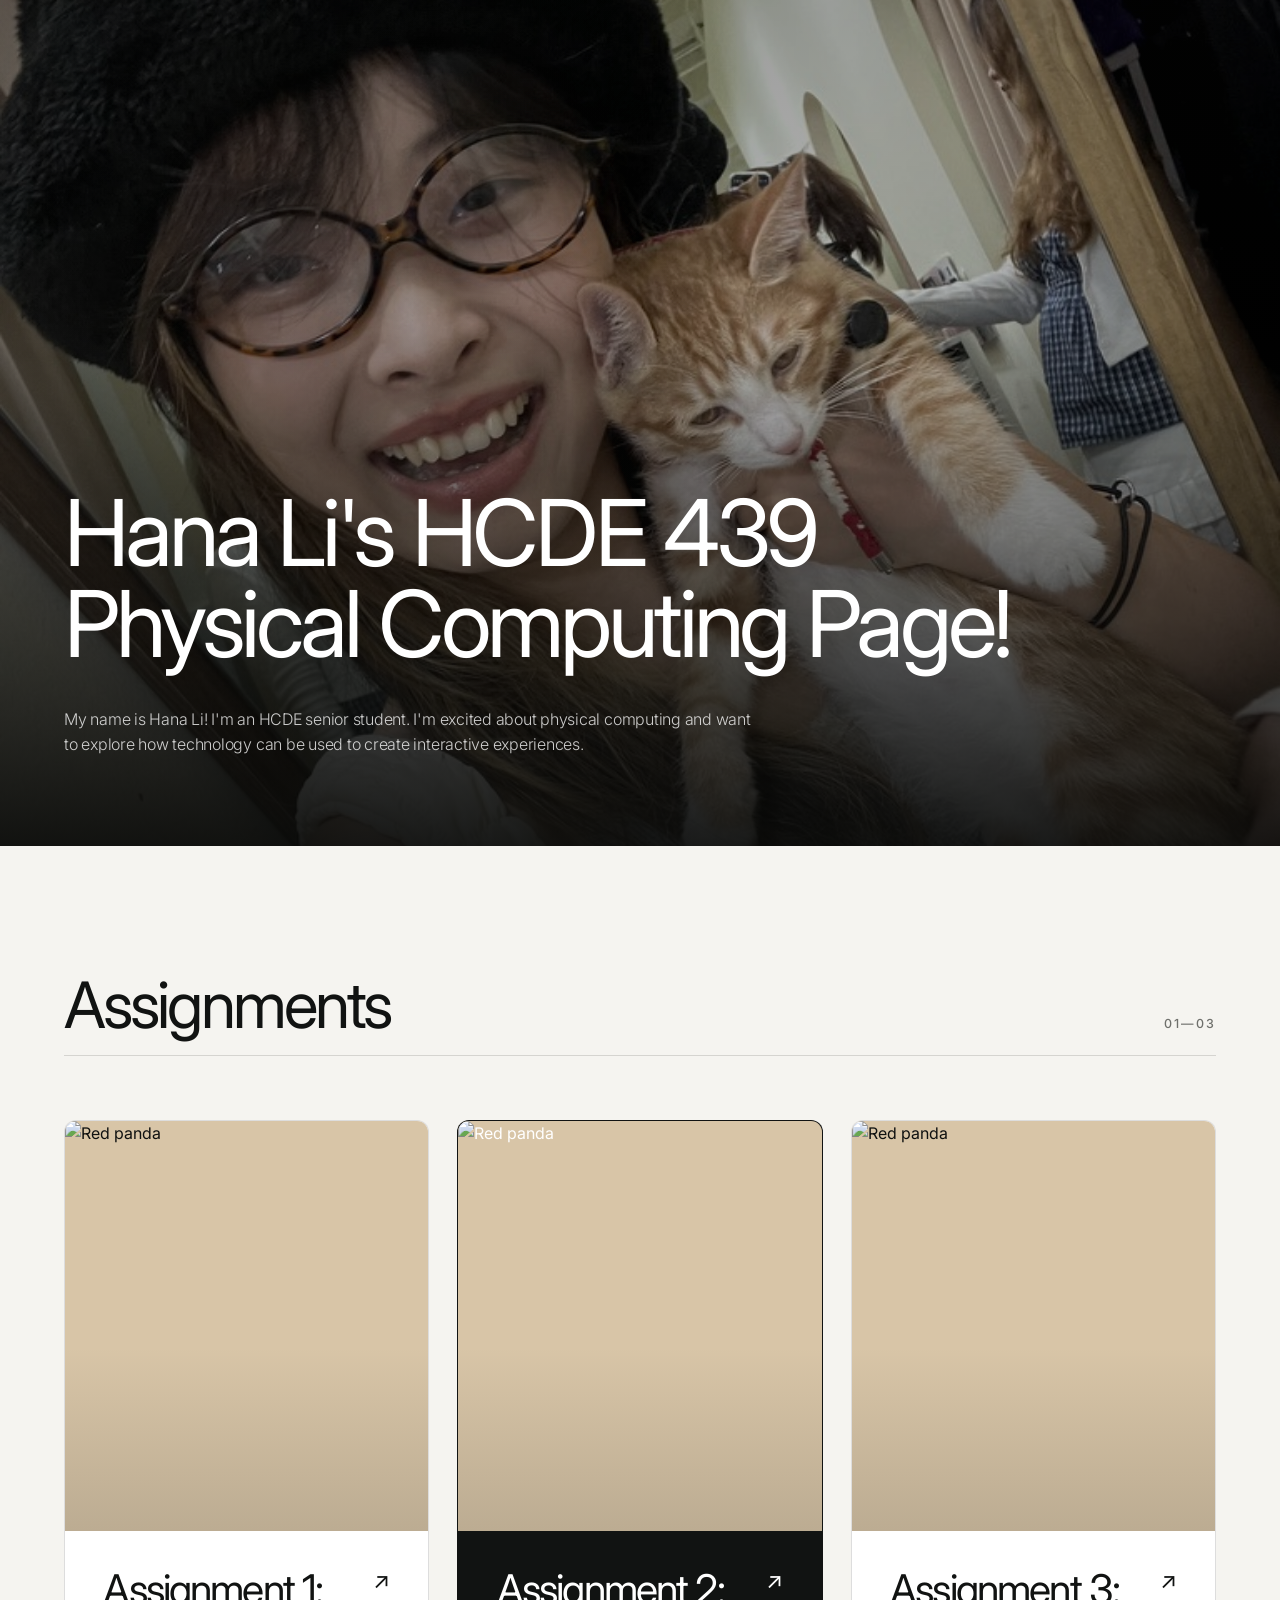
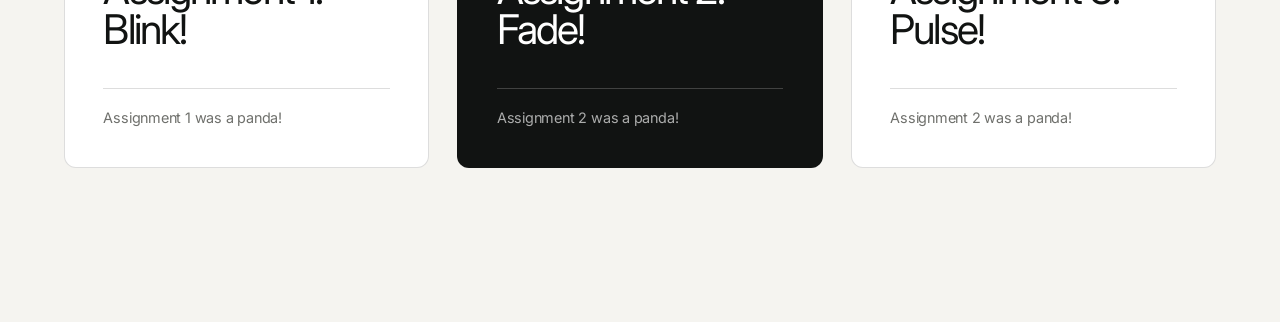
==== docs/index.html @ 691b3318 "change" ====
<!DOCTYPE html>
<html lang="en">
  <head>
    <meta charset="utf-8" />
    <meta name="viewport" content="width=device-width, initial-scale=1.0" />
    <meta name="theme-color" content="#111312" />

    <title>Hana Li's HCDE 439 Physical Computing Page!</title>

    <link href="style.css?v=3" rel="stylesheet" />
  </head>
  <body class="home-page">
    <main>
      <section class="home-hero" aria-labelledby="page-title">
        <img class="home-hero__image" src="profile.jpeg" alt="Portrait of Hana Li" />
        <div class="home-hero__shade" aria-hidden="true"></div>
        <div class="home-hero__content">
          <h1 id="page-title">Hana Li's HCDE 439 Physical Computing Page!</h1>
          <p>
            My name is Hana Li! I'm an HCDE senior student. I'm excited about physical computing and want to explore how technology can be used to create interactive experiences.
          </p>
        </div>
      </section>

      <section class="assignments" aria-labelledby="assignments-title">
        <div class="section-heading">
          <h2 id="assignments-title">Assignments</h2>
          <span aria-hidden="true">01—03</span>
        </div>

        <div class="grid">
          <article class="assignment assignment--primary">
            <a href="a1.html">
              <div class="assignment__media">
                <img src="red-panda.jpg" alt="Red panda" />
              </div>
              <div class="assignment__title">
                <h2>Assignment 1: Blink!</h2>
                <span aria-hidden="true">↗</span>
              </div>
            </a>
            <p>Assignment 1 was a panda!</p>
          </article>

          <article class="assignment assignment--dark">
            <a href="a2.html">
              <div class="assignment__media">
                <img src="red-panda.jpg" alt="Red panda" />
              </div>
              <div class="assignment__title">
                <h2>Assignment 2: Fade!</h2>
                <span aria-hidden="true">↗</span>
              </div>
            </a>
            <p>Assignment 2 was a panda!</p>
          </article>

          <article class="assignment assignment--wide">
            <a href="a3.html">
              <div class="assignment__media">
                <img src="red-panda.jpg" alt="Red panda" />
              </div>
              <div class="assignment__title">
                <h2>Assignment 3: Pulse!</h2>
                <span aria-hidden="true">↗</span>
              </div>
            </a>
            <p>Assignment 2 was a panda!</p>
          </article>
        </div>
      </section>
    </main>
  </body>
</html>
---- docs/style.css ----
@import url("https://fonts.googleapis.com/css2?family=Inter:wght@300;400;500&display=swap");

:root {
  --ink: #111312;
  --paper: #f5f4f0;
  --surface: #ffffff;
  --muted: #6f706c;
  --line: rgba(17, 19, 18, 0.14);
  --line-dark: rgba(255, 255, 255, 0.2);
  --warm: #d8c5a7;
  --content-width: 1440px;
  --page-padding: clamp(20px, 5vw, 84px);
}

*,
*::before,
*::after {
  box-sizing: border-box;
}

html {
  background: var(--paper);
  color: var(--ink);
  font-family: "Inter", Arial, sans-serif;
  scroll-behavior: auto;
}

body {
  min-width: 320px;
  margin: 0;
  background: var(--paper);
  color: var(--ink);
  font-family: inherit;
  font-weight: 400;
  line-height: 1.55;
  -webkit-font-smoothing: antialiased;
  text-rendering: optimizeLegibility;
}

main {
  width: 100%;
}

h1,
h2,
p {
  margin: 0;
}

h1,
h2 {
  font-weight: 400;
  letter-spacing: -0.045em;
  line-height: 0.98;
}

p {
  font-size: clamp(1rem, 1.2vw, 1.125rem);
  letter-spacing: -0.015em;
}

img {
  display: block;
  width: 100%;
  max-width: 100%;
}

a {
  color: inherit;
}

a:focus-visible {
  outline: 2px solid currentColor;
  outline-offset: 5px;
}

/* Home hero */
.home-hero {
  position: relative;
  min-height: min(920px, 94vh);
  overflow: hidden;
  background: var(--ink);
  color: #fff;
}

.home-hero__image,
.home-hero__shade {
  position: absolute;
  inset: 0;
  height: 100%;
}

.home-hero__image {
  object-fit: cover;
  object-position: center 38%;
  filter: saturate(0.72) contrast(1.04) brightness(0.76);
}

.home-hero__shade {
  background:
    linear-gradient(180deg, rgba(8, 9, 8, 0.2) 0%, rgba(8, 9, 8, 0.08) 38%, rgba(8, 9, 8, 0.9) 100%),
    linear-gradient(90deg, rgba(8, 9, 8, 0.36), transparent 58%);
}

.home-hero__content {
  position: absolute;
  z-index: 1;
  right: 0;
  bottom: 0;
  left: 0;
  width: min(100%, var(--content-width));
  margin: 0 auto;
  padding: 0 var(--page-padding) clamp(42px, 7vw, 92px);
}

.home-hero h1 {
  max-width: 1050px;
  font-size: clamp(3.25rem, 7.2vw, 7.5rem);
}

.home-hero p {
  max-width: 690px;
  margin-top: clamp(24px, 3vw, 38px);
  color: rgba(255, 255, 255, 0.78);
  font-weight: 300;
}

/* Assignment index */
.assignments {
  width: min(100%, var(--content-width));
  margin: 0 auto;
  padding: clamp(72px, 10vw, 150px) var(--page-padding) clamp(96px, 12vw, 180px);
}

.section-heading {
  display: flex;
  align-items: baseline;
  justify-content: space-between;
  gap: 24px;
  margin-bottom: clamp(34px, 5vw, 64px);
  padding-bottom: 18px;
  border-bottom: 1px solid var(--line);
}

.section-heading h2 {
  font-size: clamp(2.5rem, 5vw, 5rem);
}

.section-heading span {
  color: var(--muted);
  font-size: 0.78rem;
  font-weight: 500;
  letter-spacing: 0.18em;
}

.grid {
  display: grid;
  grid-template-columns: repeat(3, minmax(0, 1fr));
  gap: clamp(18px, 2.2vw, 32px);
}

.assignment {
  display: flex;
  min-height: 620px;
  flex-direction: column;
  overflow: hidden;
  border: 1px solid var(--line);
  border-radius: 12px;
  background: var(--surface);
}

.assignment--primary {
  grid-column: auto;
}

.assignment--dark {
  grid-column: auto;
  background: var(--ink);
  color: #fff;
  border-color: transparent;
}

.assignment--wide {
  grid-column: auto;
  margin-top: 0;
}

.assignment a {
  display: flex;
  flex: 1;
  flex-direction: column;
  text-decoration: none;
}

.assignment__media {
  position: relative;
  min-height: 410px;
  flex: 1;
  overflow: hidden;
  background: var(--warm);
}

.assignment__media::after {
  position: absolute;
  inset: 0;
  background: linear-gradient(180deg, transparent 55%, rgba(17, 19, 18, 0.14));
  content: "";
}

.assignment__media img {
  height: 100%;
  object-fit: cover;
  filter: saturate(0.72) contrast(1.02);
}

.assignment__title {
  display: flex;
  align-items: flex-start;
  justify-content: space-between;
  gap: 24px;
  padding: clamp(24px, 3vw, 42px);
}

.assignment__title h2 {
  max-width: 520px;
  font-size: clamp(2rem, 3.2vw, 3.75rem);
}

.assignment__title span {
  flex: 0 0 auto;
  font-size: 1.4rem;
  line-height: 1;
}

.assignment p {
  margin: 0 clamp(24px, 3vw, 42px) clamp(26px, 3vw, 42px);
  padding-top: 18px;
  border-top: 1px solid var(--line);
  color: var(--muted);
  font-size: 0.9rem;
}

.assignment--dark p {
  border-color: var(--line-dark);
  color: rgba(255, 255, 255, 0.65);
}

.assignment a:hover .assignment__title,
.assignment a:focus-visible .assignment__title {
  text-decoration: underline;
  text-decoration-thickness: 1px;
  text-underline-offset: 0.16em;
}

/* Assignment detail pages */
.detail-page {
  background: var(--paper);
}

.detail-hero {
  position: relative;
  min-height: 56vh;
  display: flex;
  align-items: flex-end;
  background: var(--ink);
  color: #fff;
  padding: clamp(120px, 17vw, 250px) var(--page-padding) clamp(48px, 7vw, 96px);
}

.detail-hero h1 {
  width: min(100%, calc(var(--content-width) - (2 * var(--page-padding))));
  margin: 0 auto;
  font-size: clamp(3.4rem, 8vw, 8rem);
}

.back-link {
  position: absolute;
  top: clamp(24px, 4vw, 48px);
  left: var(--page-padding);
  display: grid;
  width: 48px;
  height: 48px;
  place-items: center;
  border: 1px solid var(--line-dark);
  border-radius: 50%;
  color: #fff;
  font-size: 1.4rem;
  line-height: 1;
  text-decoration: none;
}

.back-link:hover,
.back-link:focus-visible {
  background: #fff;
  color: var(--ink);
}

.detail-content {
  width: min(100%, var(--content-width));
  display: grid;
  grid-template-columns: minmax(0, 1.6fr) minmax(280px, 0.7fr);
  gap: clamp(24px, 5vw, 80px);
  align-items: stretch;
  margin: 0 auto;
  padding: clamp(64px, 9vw, 130px) var(--page-padding) clamp(100px, 12vw, 180px);
}

.detail-content__media {
  min-height: 540px;
  overflow: hidden;
  border-radius: 12px;
  background: var(--warm);
}

.detail-content__media img {
  height: 100%;
  object-fit: cover;
  filter: saturate(0.74) contrast(1.02);
}

.detail-content__copy {
  display: flex;
  align-items: flex-end;
  padding: clamp(30px, 4vw, 54px);
  border-radius: 12px;
  background: var(--surface);
}

.detail-content__copy p {
  font-size: clamp(1.4rem, 2.3vw, 2.6rem);
  font-weight: 300;
  letter-spacing: -0.04em;
  line-height: 1.12;
}

@media (max-width: 900px) {
  .home-hero {
    min-height: 780px;
  }

  .grid {
    grid-template-columns: 1fr;
  }

  .detail-content {
    grid-template-columns: 1fr;
  }

  .detail-content__media {
    min-height: 460px;
  }

  .detail-content__copy {
    min-height: 280px;
  }
}

@media (max-width: 600px) {
  :root {
    --page-padding: 20px;
  }

  .home-hero {
    min-height: 720px;
  }

  .home-hero__image {
    object-position: 54% center;
  }

  .home-hero h1 {
    font-size: clamp(3rem, 15vw, 4.5rem);
  }

  .section-heading {
    align-items: flex-end;
  }

  .assignment {
    min-height: 520px;
  }

  .assignment__media {
    min-height: 330px;
  }

  .assignment__title {
    padding: 24px;
  }

  .assignment p {
    margin-right: 24px;
    margin-left: 24px;
  }

  .detail-hero {
    min-height: 68vh;
  }

  .detail-content__media {
    min-height: 360px;
  }

  .detail-content__copy {
    min-height: 230px;
    padding: 28px;
  }
}

@media (prefers-reduced-motion: reduce) {
  *,
  *::before,
  *::after {
    scroll-behavior: auto !important;
  }
}
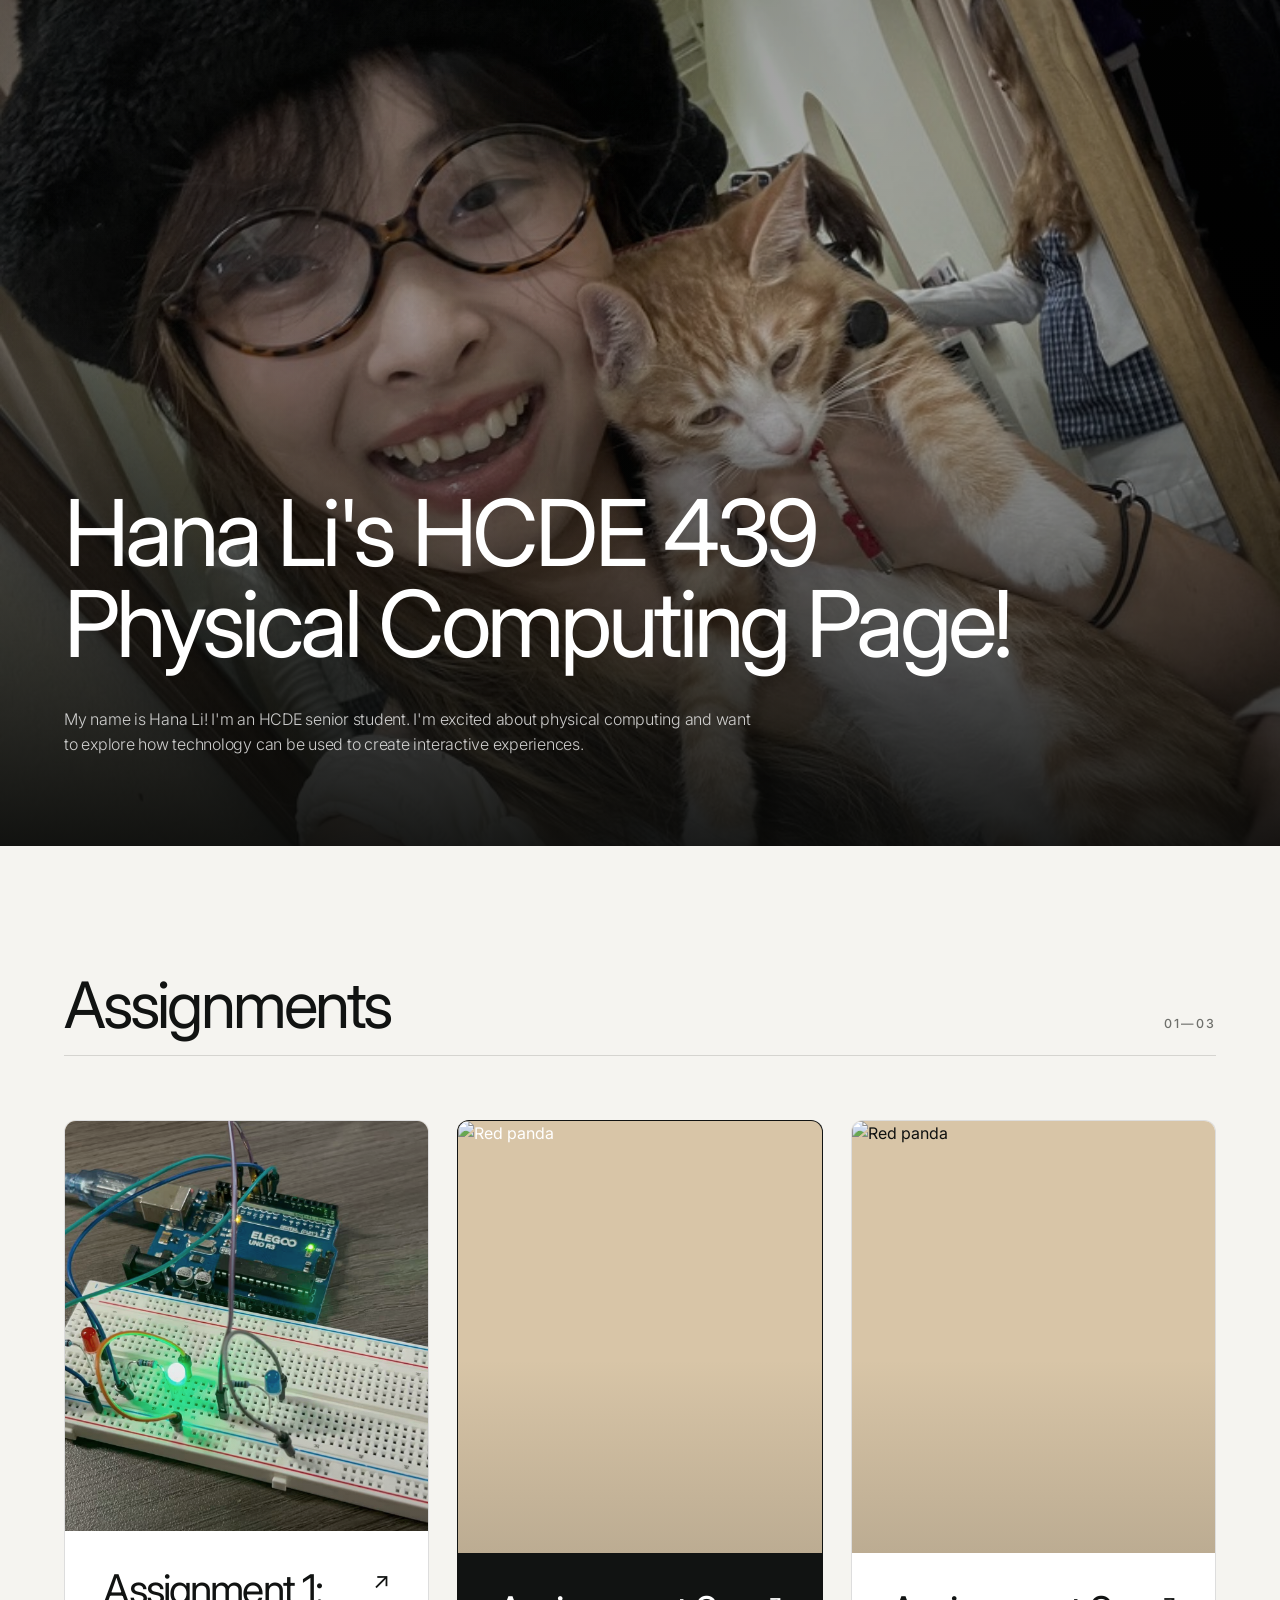
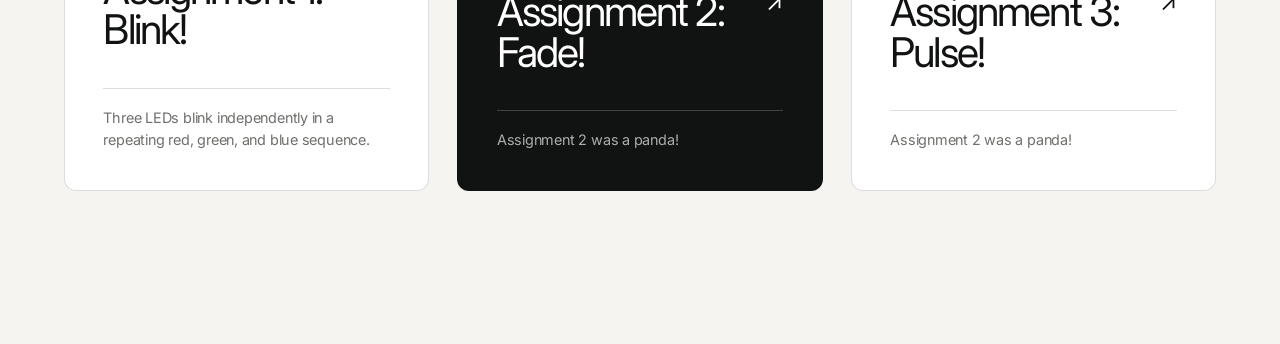
==== commit 8a033136: "update A1" ====
--- a/docs/index.html
+++ b/docs/index.html
@@ -7,7 +7,7 @@
 
     <title>Hana Li's HCDE 439 Physical Computing Page!</title>
 
-    <link href="style.css?v=3" rel="stylesheet" />
+    <link href="style.css?v=4" rel="stylesheet" />
   </head>
   <body class="home-page">
     <main>
@@ -32,14 +32,14 @@
           <article class="assignment assignment--primary">
             <a href="a1.html">
               <div class="assignment__media">
-                <img src="red-panda.jpg" alt="Red panda" />
+                <img src="a1-circuit.jpg" alt="Arduino Uno connected to three LEDs on a breadboard" />
               </div>
               <div class="assignment__title">
                 <h2>Assignment 1: Blink!</h2>
                 <span aria-hidden="true">↗</span>
               </div>
             </a>
-            <p>Assignment 1 was a panda!</p>
+            <p>Three LEDs blink independently in a repeating red, green, and blue sequence.</p>
           </article>
 
           <article class="assignment assignment--dark">
--- a/docs/style.css
+++ b/docs/style.css
@@ -414,3 +414,457 @@
     scroll-behavior: auto !important;
   }
 }
+
+/* Assignment 1 case study */
+.project-hero {
+  position: relative;
+  min-height: 92vh;
+  display: flex;
+  align-items: flex-end;
+  overflow: hidden;
+  padding: clamp(116px, 13vw, 190px) var(--page-padding) clamp(44px, 6vw, 84px);
+  background: var(--ink);
+  color: #fff;
+}
+
+.project-hero__inner,
+.project-overview,
+.project-section,
+.code-section {
+  width: min(100%, var(--content-width));
+  margin: 0 auto;
+}
+
+.project-hero__inner {
+  display: grid;
+  grid-template-columns: minmax(280px, 0.75fr) minmax(0, 1.35fr);
+  gap: clamp(36px, 6vw, 96px);
+  align-items: end;
+}
+
+.eyebrow {
+  color: rgba(255, 255, 255, 0.58);
+  font-size: 0.72rem;
+  font-weight: 500;
+  letter-spacing: 0.18em;
+  text-transform: uppercase;
+}
+
+.eyebrow--dark {
+  color: var(--muted);
+}
+
+.project-hero h1 {
+  margin-top: 22px;
+  font-size: clamp(4.5rem, 11vw, 11rem);
+}
+
+.project-hero__intro {
+  max-width: 510px;
+  margin-top: clamp(28px, 4vw, 48px);
+  color: rgba(255, 255, 255, 0.72);
+  font-size: clamp(1.15rem, 1.7vw, 1.55rem);
+  font-weight: 300;
+  line-height: 1.35;
+}
+
+.project-hero__media {
+  height: min(68vh, 740px);
+  margin: 0;
+  overflow: hidden;
+  border-radius: 12px;
+  background: #252725;
+}
+
+.project-hero__media img {
+  height: 100%;
+  object-fit: cover;
+  filter: saturate(0.82) contrast(1.03) brightness(0.9);
+}
+
+.project-overview {
+  display: grid;
+  grid-template-columns: minmax(260px, 0.85fr) minmax(280px, 1fr);
+  gap: clamp(40px, 7vw, 110px);
+  padding: clamp(90px, 12vw, 170px) var(--page-padding);
+}
+
+.project-overview h2,
+.project-section h2,
+.code-section h2 {
+  margin-top: 18px;
+  font-size: clamp(3rem, 6vw, 6.5rem);
+}
+
+.project-overview__text {
+  align-self: end;
+  max-width: 640px;
+  font-size: clamp(1.35rem, 2.1vw, 2.25rem);
+  font-weight: 300;
+  letter-spacing: -0.035em;
+  line-height: 1.2;
+}
+
+.project-facts {
+  grid-column: 1 / -1;
+  display: grid;
+  grid-template-columns: repeat(3, 1fr);
+  margin: clamp(30px, 6vw, 78px) 0 0;
+  border-top: 1px solid var(--line);
+}
+
+.project-facts div {
+  padding: clamp(28px, 4vw, 48px) clamp(18px, 3vw, 42px) 0 0;
+}
+
+.project-facts div + div {
+  padding-left: clamp(18px, 3vw, 42px);
+  border-left: 1px solid var(--line);
+}
+
+.project-facts dt {
+  font-size: clamp(2.6rem, 5vw, 5.2rem);
+  font-weight: 300;
+  letter-spacing: -0.06em;
+  line-height: 1;
+}
+
+.project-facts dd {
+  max-width: 190px;
+  margin: 14px 0 0;
+  color: var(--muted);
+  font-size: 0.88rem;
+}
+
+.project-section,
+.code-section {
+  padding: clamp(80px, 11vw, 155px) var(--page-padding);
+}
+
+.project-section--paper {
+  background: var(--paper);
+}
+
+.project-section--dark,
+.code-section {
+  max-width: none;
+  background: var(--ink);
+  color: #fff;
+}
+
+.project-section--dark > *,
+.code-section > * {
+  width: min(100%, calc(var(--content-width) - (2 * var(--page-padding))));
+  margin-right: auto;
+  margin-left: auto;
+}
+
+.project-section__heading {
+  display: grid;
+  grid-template-columns: 80px 1fr;
+  gap: clamp(18px, 3vw, 44px);
+  align-items: start;
+  margin-bottom: clamp(46px, 7vw, 96px);
+  padding-top: 20px;
+  border-top: 1px solid var(--line);
+}
+
+.project-section--dark .project-section__heading {
+  border-color: var(--line-dark);
+}
+
+.section-number,
+.question__number {
+  color: var(--muted);
+  font-size: 0.74rem;
+  font-weight: 500;
+  letter-spacing: 0.18em;
+}
+
+.project-section--dark .section-number {
+  color: rgba(255, 255, 255, 0.46);
+}
+
+.media-copy {
+  display: grid;
+  grid-template-columns: minmax(0, 1.45fr) minmax(260px, 0.55fr);
+  gap: clamp(34px, 6vw, 92px);
+  align-items: end;
+}
+
+.media-copy--wide {
+  grid-template-columns: minmax(0, 1.55fr) minmax(290px, 0.65fr);
+}
+
+.media-copy--operation {
+  align-items: center;
+}
+
+.project-figure {
+  margin: 0;
+}
+
+.project-figure img {
+  border-radius: 12px;
+  background: #e9e5d9;
+}
+
+.project-figure figcaption {
+  max-width: 780px;
+  margin-top: 16px;
+  color: var(--muted);
+  font-size: 0.76rem;
+  line-height: 1.55;
+}
+
+.project-figure--dark figcaption {
+  color: rgba(255, 255, 255, 0.48);
+}
+
+.project-figure--gif {
+  max-width: 850px;
+  margin: 0 auto;
+}
+
+.project-figure--gif img {
+  aspect-ratio: 16 / 9;
+  object-fit: cover;
+}
+
+.copy-stack {
+  display: grid;
+  gap: 28px;
+}
+
+.copy-stack > p:first-child {
+  font-size: clamp(1.2rem, 1.8vw, 1.75rem);
+  font-weight: 300;
+  letter-spacing: -0.025em;
+  line-height: 1.35;
+}
+
+.equations {
+  border-top: 1px solid var(--line);
+}
+
+.equations p {
+  display: flex;
+  justify-content: space-between;
+  gap: 20px;
+  padding: 14px 0;
+  border-bottom: 1px solid var(--line);
+  font-size: 0.88rem;
+}
+
+.equations span {
+  color: var(--muted);
+}
+
+.note {
+  color: var(--muted);
+  font-size: 0.88rem;
+}
+
+.connection-list,
+.sequence-list {
+  margin: 0;
+  padding: 0;
+  border-top: 1px solid var(--line-dark);
+  list-style: none;
+}
+
+.connection-list li,
+.sequence-list li {
+  display: grid;
+  grid-template-columns: 72px 1fr;
+  gap: 18px;
+  padding: 17px 0;
+  border-bottom: 1px solid var(--line-dark);
+  color: rgba(255, 255, 255, 0.75);
+  font-size: 0.9rem;
+}
+
+.sequence-list {
+  border-color: var(--line);
+}
+
+.sequence-list li {
+  border-color: var(--line);
+  color: var(--ink);
+}
+
+.connection-list span,
+.sequence-list span {
+  color: rgba(255, 255, 255, 0.46);
+  font-size: 0.72rem;
+  font-weight: 500;
+  letter-spacing: 0.08em;
+}
+
+.sequence-list span {
+  color: var(--muted);
+}
+
+.code-section {
+  display: grid;
+  grid-template-columns: minmax(250px, 0.55fr) minmax(0, 1.45fr);
+  gap: clamp(42px, 7vw, 110px);
+  align-items: start;
+}
+
+.code-section__intro {
+  position: sticky;
+  top: 40px;
+}
+
+.code-section__intro p:last-child {
+  max-width: 390px;
+  margin-top: 30px;
+  color: rgba(255, 255, 255, 0.6);
+  font-size: 0.95rem;
+}
+
+.code-block {
+  overflow-x: auto;
+  margin: 0;
+  padding: clamp(26px, 4vw, 54px);
+  border: 1px solid var(--line-dark);
+  border-radius: 12px;
+  background: #181a19;
+  color: #f4f2eb;
+  font-family: "SFMono-Regular", Consolas, "Liberation Mono", monospace;
+  font-size: clamp(0.72rem, 1vw, 0.9rem);
+  line-height: 1.72;
+  tab-size: 2;
+}
+
+.code-comment {
+  color: #9d9f98;
+}
+
+.questions {
+  padding-bottom: clamp(100px, 14vw, 200px);
+}
+
+.question {
+  display: grid;
+  grid-template-columns: 80px minmax(0, 1fr);
+  gap: clamp(18px, 3vw, 44px);
+  padding: clamp(38px, 6vw, 72px) 0;
+  border-top: 1px solid var(--line);
+}
+
+.question:last-child {
+  border-bottom: 1px solid var(--line);
+}
+
+.question__body {
+  display: grid;
+  grid-template-columns: minmax(260px, 0.75fr) minmax(300px, 1fr);
+  gap: clamp(30px, 6vw, 100px);
+}
+
+.question__body h3 {
+  margin: 0;
+  font-size: clamp(1.6rem, 3vw, 3rem);
+  font-weight: 400;
+  letter-spacing: -0.04em;
+  line-height: 1.08;
+}
+
+.question__body > p {
+  color: var(--muted);
+  font-size: clamp(1rem, 1.35vw, 1.18rem);
+}
+
+.question--graph .question__body {
+  grid-template-columns: minmax(250px, 0.55fr) minmax(0, 1.45fr);
+}
+
+.project-figure--graph {
+  grid-column: 1 / -1;
+  margin-top: 20px;
+}
+
+@media (max-width: 900px) {
+  .project-hero {
+    min-height: auto;
+  }
+
+  .project-hero__inner,
+  .project-overview,
+  .media-copy,
+  .media-copy--wide,
+  .code-section,
+  .question__body,
+  .question--graph .question__body {
+    grid-template-columns: 1fr;
+  }
+
+  .project-hero__media {
+    height: min(66vw, 560px);
+  }
+
+  .project-overview__text {
+    align-self: auto;
+  }
+
+  .code-section__intro {
+    position: static;
+  }
+
+  .project-figure--graph {
+    grid-column: auto;
+  }
+}
+
+@media (max-width: 600px) {
+  .project-hero {
+    padding-top: 108px;
+  }
+
+  .project-hero h1 {
+    font-size: clamp(4.5rem, 25vw, 7rem);
+  }
+
+  .project-hero__media {
+    height: 58vw;
+    min-height: 260px;
+  }
+
+  .project-overview,
+  .project-section,
+  .code-section {
+    padding-right: var(--page-padding);
+    padding-left: var(--page-padding);
+  }
+
+  .project-facts {
+    grid-template-columns: 1fr;
+  }
+
+  .project-facts div + div {
+    padding-left: 0;
+    border-top: 1px solid var(--line);
+    border-left: 0;
+  }
+
+  .project-section__heading,
+  .question {
+    grid-template-columns: 48px 1fr;
+  }
+
+  .project-section h2,
+  .code-section h2,
+  .project-overview h2 {
+    font-size: clamp(2.8rem, 15vw, 4.5rem);
+  }
+
+  .question__body {
+    grid-column: 1 / -1;
+  }
+
+  .equations p {
+    display: grid;
+  }
+}
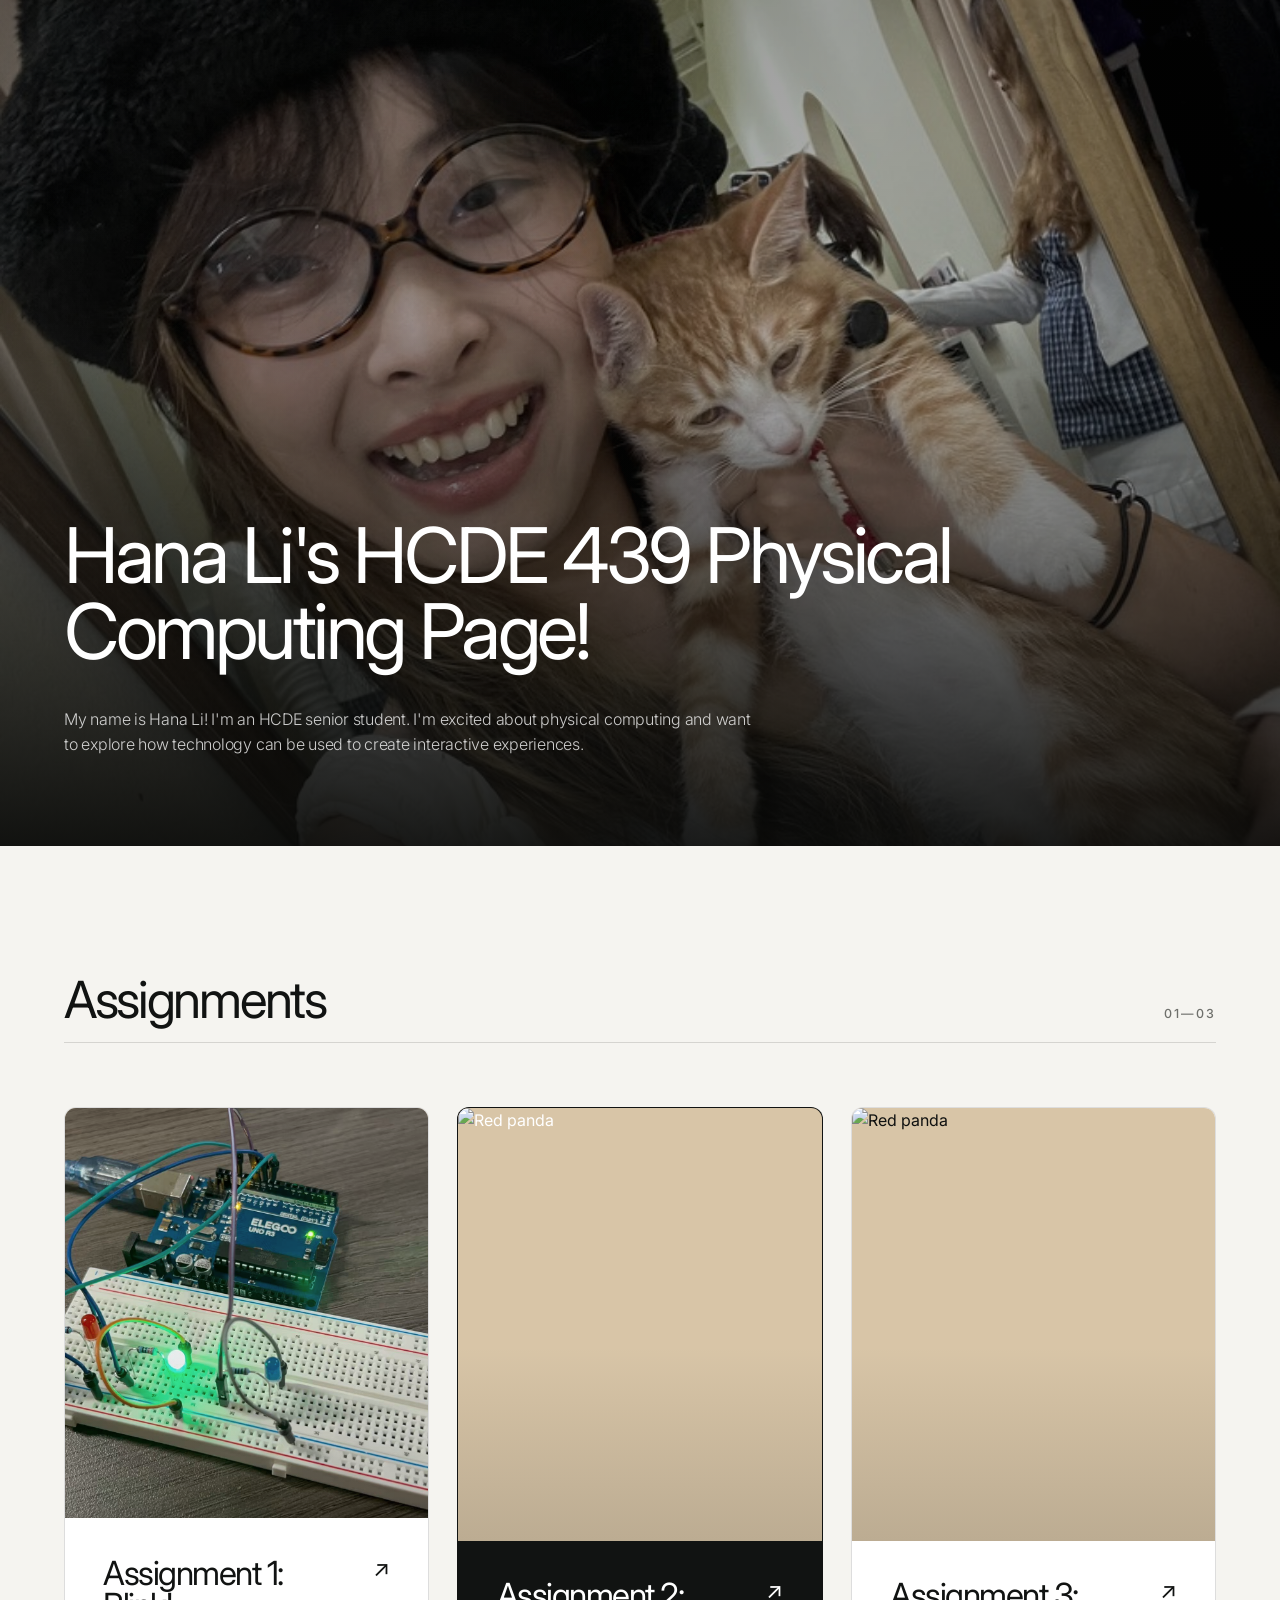
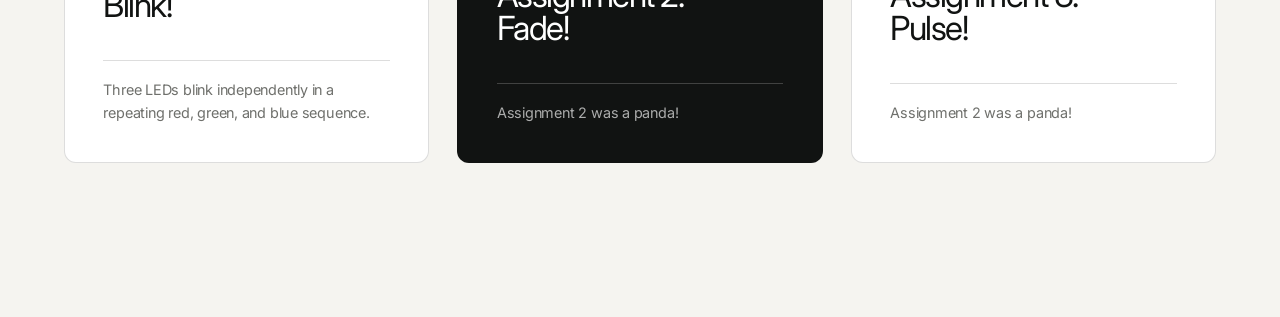
==== commit 15ae0c45: "Update stylesheet version and refine CSS styles for better responsiveness" ====
--- a/docs/index.html
+++ b/docs/index.html
@@ -7,7 +7,7 @@
 
     <title>Hana Li's HCDE 439 Physical Computing Page!</title>
 
-    <link href="style.css?v=4" rel="stylesheet" />
+    <link href="style.css?v=5" rel="stylesheet" />
   </head>
   <body class="home-page">
     <main>
--- a/docs/style.css
+++ b/docs/style.css
@@ -115,7 +115,7 @@
 
 .home-hero h1 {
   max-width: 1050px;
-  font-size: clamp(3.25rem, 7.2vw, 7.5rem);
+  font-size: clamp(3rem, 6vw, 6rem);
 }
 
 .home-hero p {
@@ -143,7 +143,7 @@
 }
 
 .section-heading h2 {
-  font-size: clamp(2.5rem, 5vw, 5rem);
+  font-size: clamp(2.3rem, 4vw, 4rem);
 }
 
 .section-heading span {
@@ -223,7 +223,7 @@
 
 .assignment__title h2 {
   max-width: 520px;
-  font-size: clamp(2rem, 3.2vw, 3.75rem);
+  font-size: clamp(1.8rem, 2.6vw, 3rem);
 }
 
 .assignment__title span {
@@ -270,7 +270,7 @@
 .detail-hero h1 {
   width: min(100%, calc(var(--content-width) - (2 * var(--page-padding))));
   margin: 0 auto;
-  font-size: clamp(3.4rem, 8vw, 8rem);
+  font-size: clamp(3rem, 6.5vw, 6.5rem);
 }
 
 .back-link {
@@ -369,7 +369,7 @@
   }
 
   .home-hero h1 {
-    font-size: clamp(3rem, 15vw, 4.5rem);
+    font-size: clamp(2.8rem, 13vw, 4rem);
   }
 
   .section-heading {
@@ -418,11 +418,11 @@
 /* Assignment 1 case study */
 .project-hero {
   position: relative;
-  min-height: 92vh;
+  min-height: 78vh;
   display: flex;
   align-items: flex-end;
   overflow: hidden;
-  padding: clamp(116px, 13vw, 190px) var(--page-padding) clamp(44px, 6vw, 84px);
+  padding: clamp(106px, 11vw, 150px) var(--page-padding) clamp(40px, 5vw, 64px);
   background: var(--ink);
   color: #fff;
 }
@@ -456,20 +456,20 @@
 
 .project-hero h1 {
   margin-top: 22px;
-  font-size: clamp(4.5rem, 11vw, 11rem);
+  font-size: clamp(3.8rem, 8vw, 8rem);
 }
 
 .project-hero__intro {
   max-width: 510px;
   margin-top: clamp(28px, 4vw, 48px);
   color: rgba(255, 255, 255, 0.72);
-  font-size: clamp(1.15rem, 1.7vw, 1.55rem);
+  font-size: clamp(1.05rem, 1.4vw, 1.35rem);
   font-weight: 300;
   line-height: 1.35;
 }
 
 .project-hero__media {
-  height: min(68vh, 740px);
+  height: min(58vh, 620px);
   margin: 0;
   overflow: hidden;
   border-radius: 12px;
@@ -486,20 +486,20 @@
   display: grid;
   grid-template-columns: minmax(260px, 0.85fr) minmax(280px, 1fr);
   gap: clamp(40px, 7vw, 110px);
-  padding: clamp(90px, 12vw, 170px) var(--page-padding);
+  padding: clamp(72px, 9vw, 120px) var(--page-padding);
 }
 
 .project-overview h2,
 .project-section h2,
 .code-section h2 {
   margin-top: 18px;
-  font-size: clamp(3rem, 6vw, 6.5rem);
+  font-size: clamp(2.4rem, 4.2vw, 4.5rem);
 }
 
 .project-overview__text {
   align-self: end;
   max-width: 640px;
-  font-size: clamp(1.35rem, 2.1vw, 2.25rem);
+  font-size: clamp(1.15rem, 1.7vw, 1.65rem);
   font-weight: 300;
   letter-spacing: -0.035em;
   line-height: 1.2;
@@ -523,7 +523,7 @@
 }
 
 .project-facts dt {
-  font-size: clamp(2.6rem, 5vw, 5.2rem);
+  font-size: clamp(2.2rem, 4vw, 3.8rem);
   font-weight: 300;
   letter-spacing: -0.06em;
   line-height: 1;
@@ -538,7 +538,7 @@
 
 .project-section,
 .code-section {
-  padding: clamp(80px, 11vw, 155px) var(--page-padding);
+  padding: clamp(64px, 8vw, 110px) var(--page-padding);
 }
 
 .project-section--paper {
@@ -564,7 +564,7 @@
   grid-template-columns: 80px 1fr;
   gap: clamp(18px, 3vw, 44px);
   align-items: start;
-  margin-bottom: clamp(46px, 7vw, 96px);
+  margin-bottom: clamp(40px, 5vw, 70px);
   padding-top: 20px;
   border-top: 1px solid var(--line);
 }
@@ -766,7 +766,7 @@
 
 .question__body h3 {
   margin: 0;
-  font-size: clamp(1.6rem, 3vw, 3rem);
+  font-size: clamp(1.5rem, 2.4vw, 2.35rem);
   font-weight: 400;
   letter-spacing: -0.04em;
   line-height: 1.08;
@@ -824,7 +824,7 @@
   }
 
   .project-hero h1 {
-    font-size: clamp(4.5rem, 25vw, 7rem);
+    font-size: clamp(3.8rem, 18vw, 5.2rem);
   }
 
   .project-hero__media {
@@ -857,7 +857,7 @@
   .project-section h2,
   .code-section h2,
   .project-overview h2 {
-    font-size: clamp(2.8rem, 15vw, 4.5rem);
+    font-size: clamp(2.3rem, 11vw, 3.4rem);
   }
 
   .question__body {
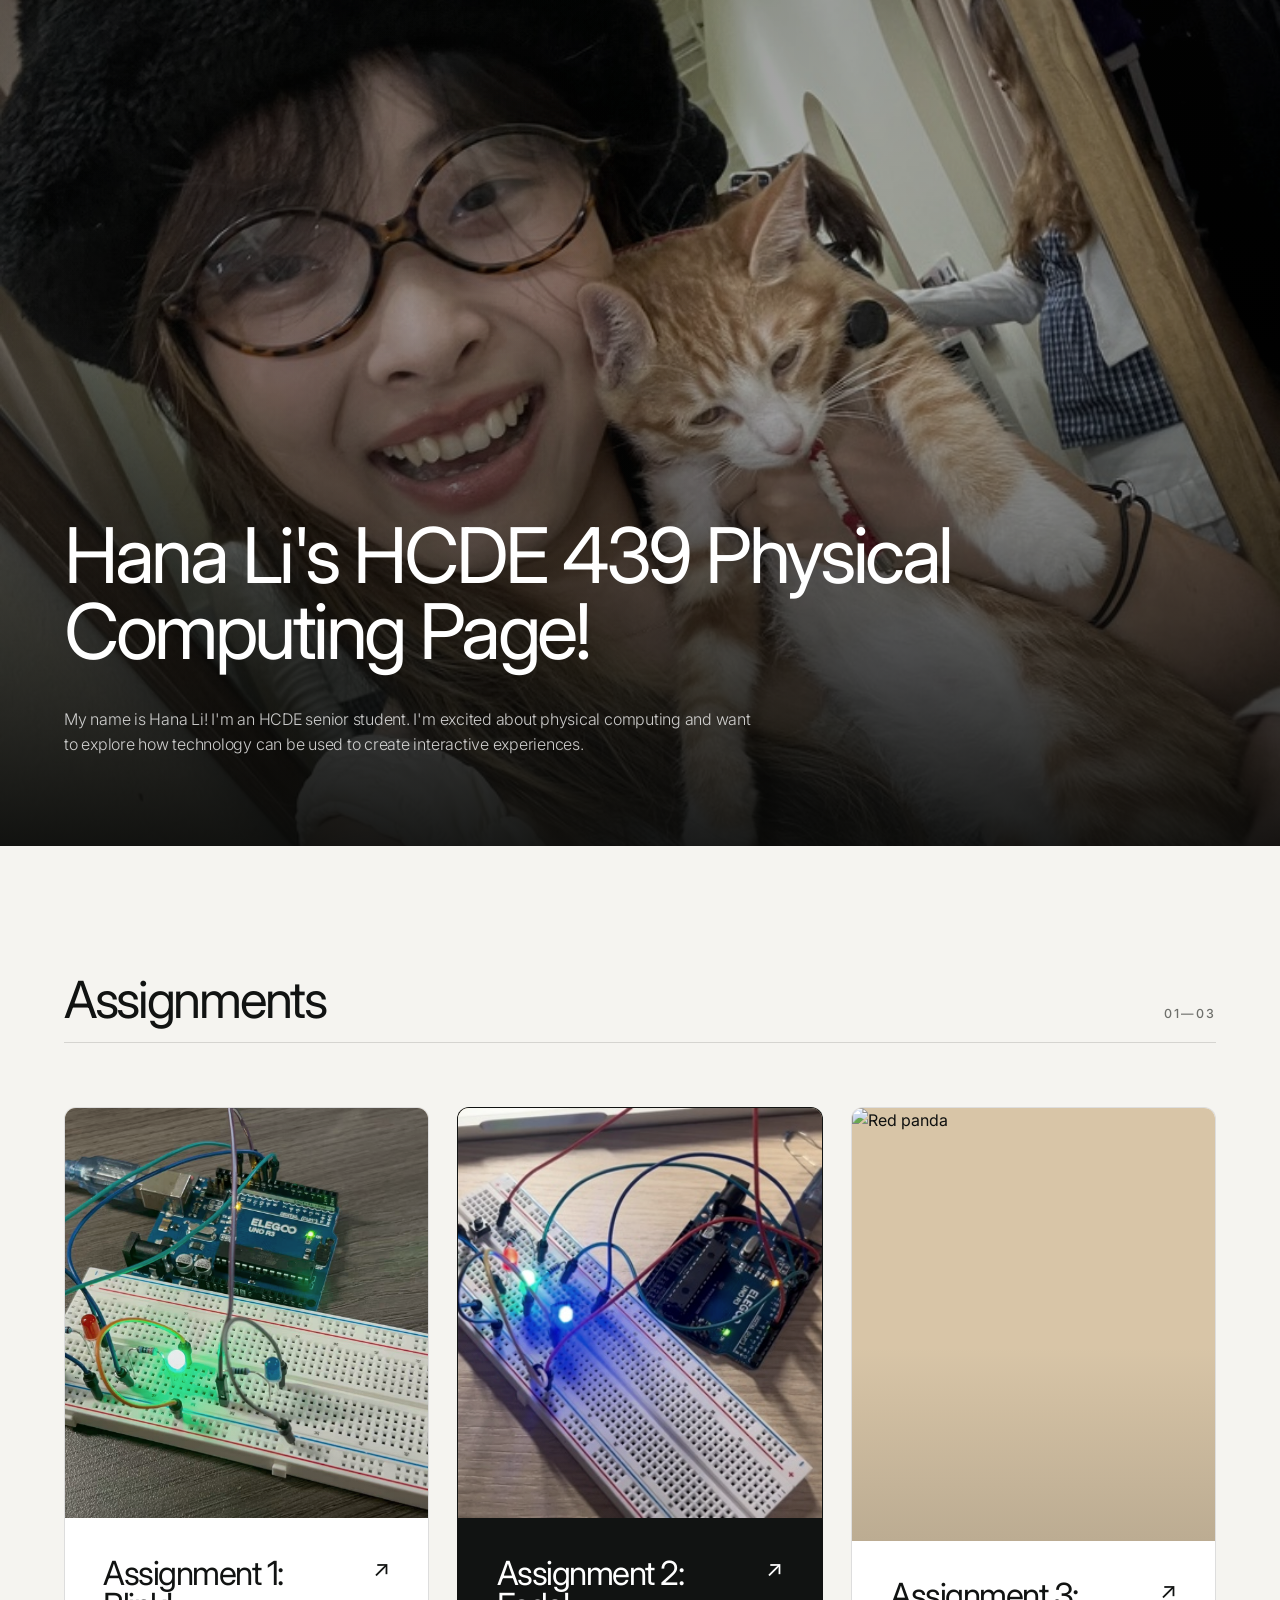
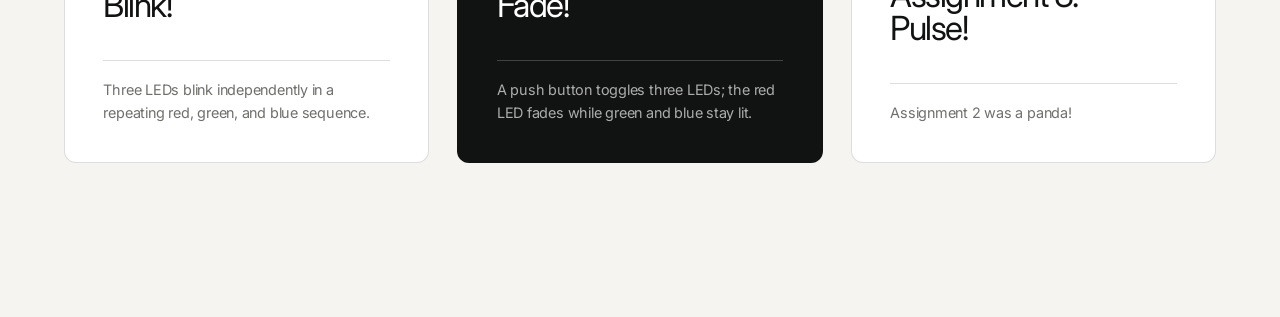
==== commit 2631235b: "fade" ====
--- a/docs/index.html
+++ b/docs/index.html
@@ -45,14 +45,14 @@
           <article class="assignment assignment--dark">
             <a href="a2.html">
               <div class="assignment__media">
-                <img src="red-panda.jpg" alt="Red panda" />
+                <img src="assets/current-attachment.jpeg" alt="Arduino circuit with a button and three colored LEDs" />
               </div>
               <div class="assignment__title">
                 <h2>Assignment 2: Fade!</h2>
                 <span aria-hidden="true">↗</span>
               </div>
             </a>
-            <p>Assignment 2 was a panda!</p>
+            <p>A push button toggles three LEDs; the red LED fades while green and blue stay lit.</p>
           </article>
 
           <article class="assignment assignment--wide">
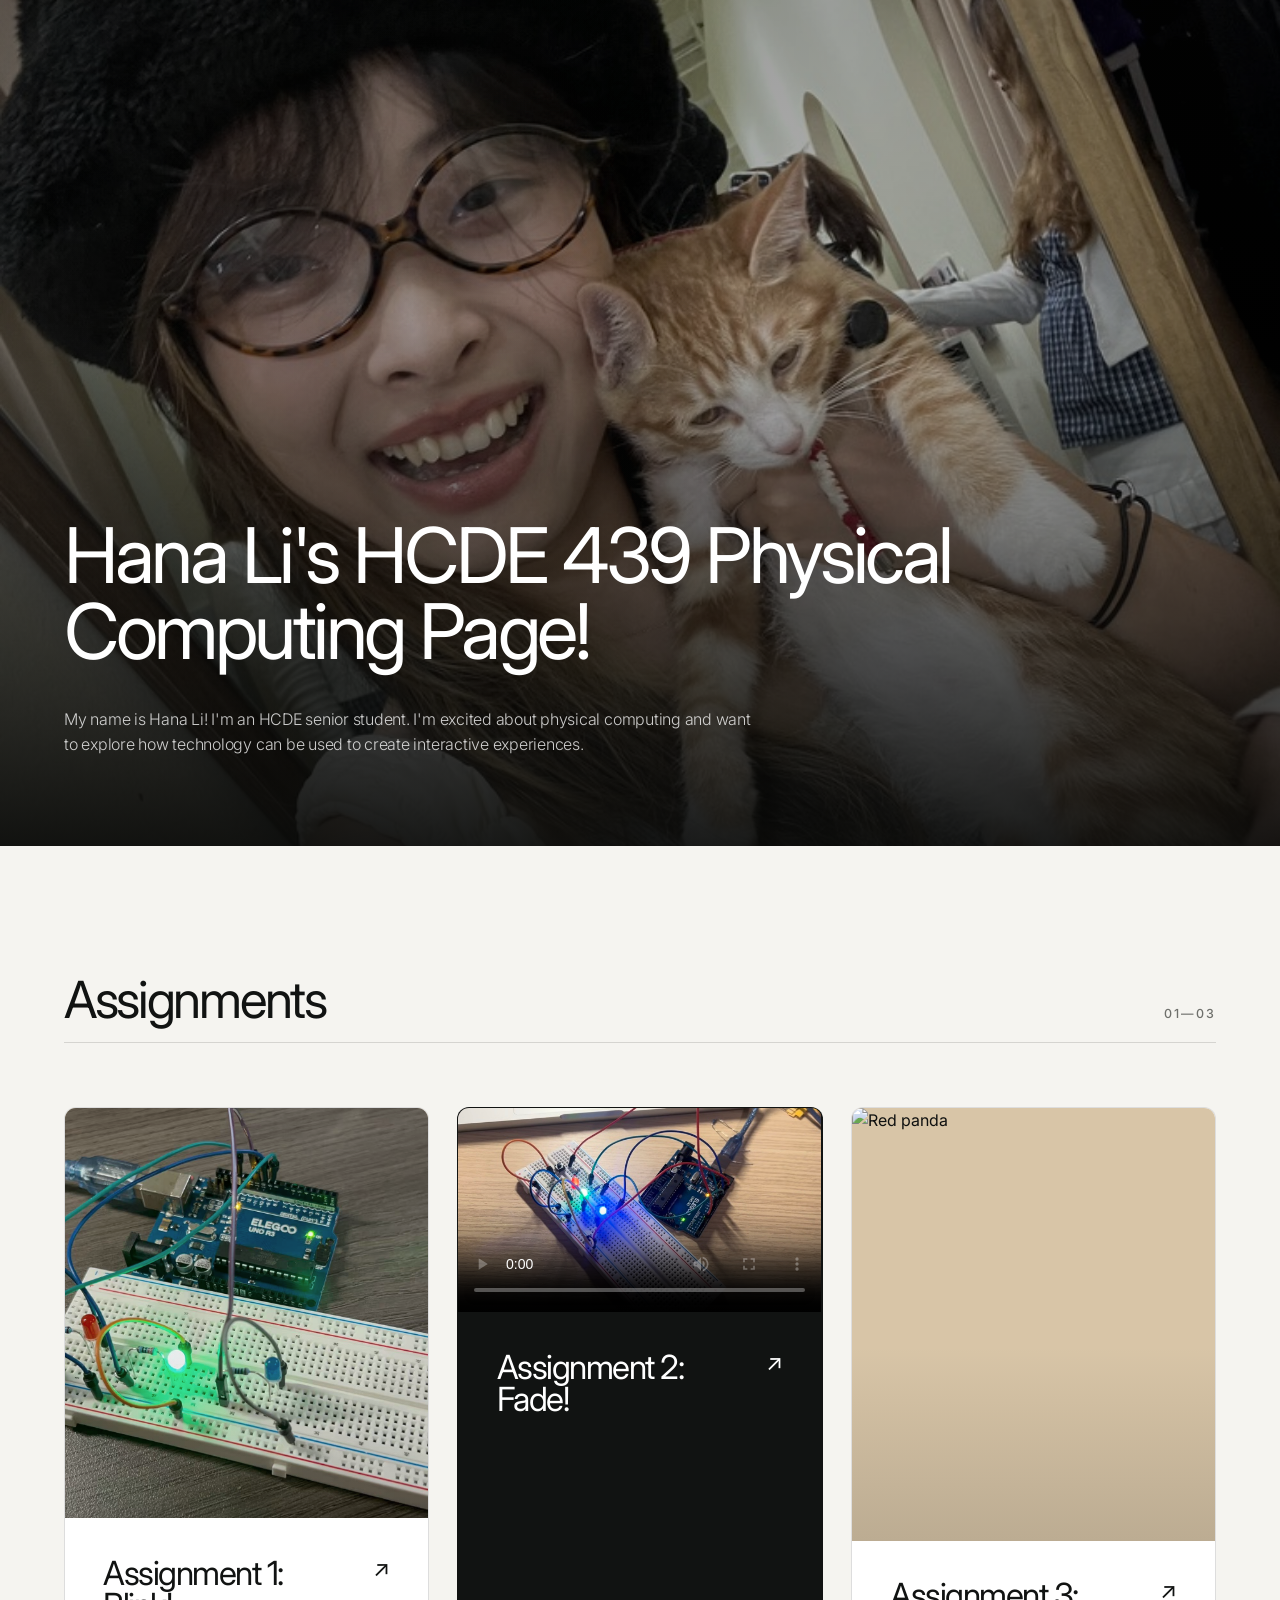
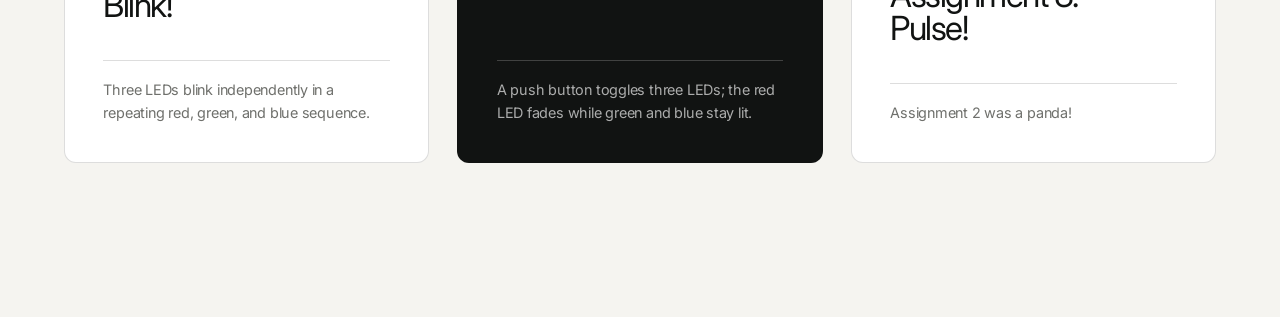
==== commit d5850fb7: "2" ====
--- a/docs/index.html
+++ b/docs/index.html
@@ -7,7 +7,7 @@
 
     <title>Hana Li's HCDE 439 Physical Computing Page!</title>
 
-    <link href="style.css?v=5" rel="stylesheet" />
+    <link href="style.css?v=7" rel="stylesheet" />
   </head>
   <body class="home-page">
     <main>
@@ -43,10 +43,13 @@
           </article>
 
           <article class="assignment assignment--dark">
+            <div class="assignment__media assignment__media--video">
+              <video controls playsinline preload="metadata" poster="assets/current-attachment.jpeg" aria-label="Assignment 2 button-controlled LED fade demonstration">
+                <source src="assets/a2-demo.mp4" type="video/mp4" />
+                Your browser does not support video playback. <a href="assets/a2-demo.mp4">Download the demonstration video</a>.
+              </video>
+            </div>
             <a href="a2.html">
-              <div class="assignment__media">
-                <img src="assets/current-attachment.jpeg" alt="Arduino circuit with a button and three colored LEDs" />
-              </div>
               <div class="assignment__title">
                 <h2>Assignment 2: Fade!</h2>
                 <span aria-hidden="true">↗</span>
--- a/docs/style.css
+++ b/docs/style.css
@@ -868,3 +868,22 @@
     display: grid;
   }
 }
+
+/* Keep playback controls accessible within the A2 homepage card. */
+.assignment__media--video {
+  flex: none;
+  min-height: 0;
+  aspect-ratio: 16 / 9;
+  background: #111312;
+}
+
+.assignment__media--video::after {
+  display: none;
+}
+
+.assignment__media--video video {
+  display: block;
+  width: 100%;
+  height: 100%;
+  object-fit: contain;
+}
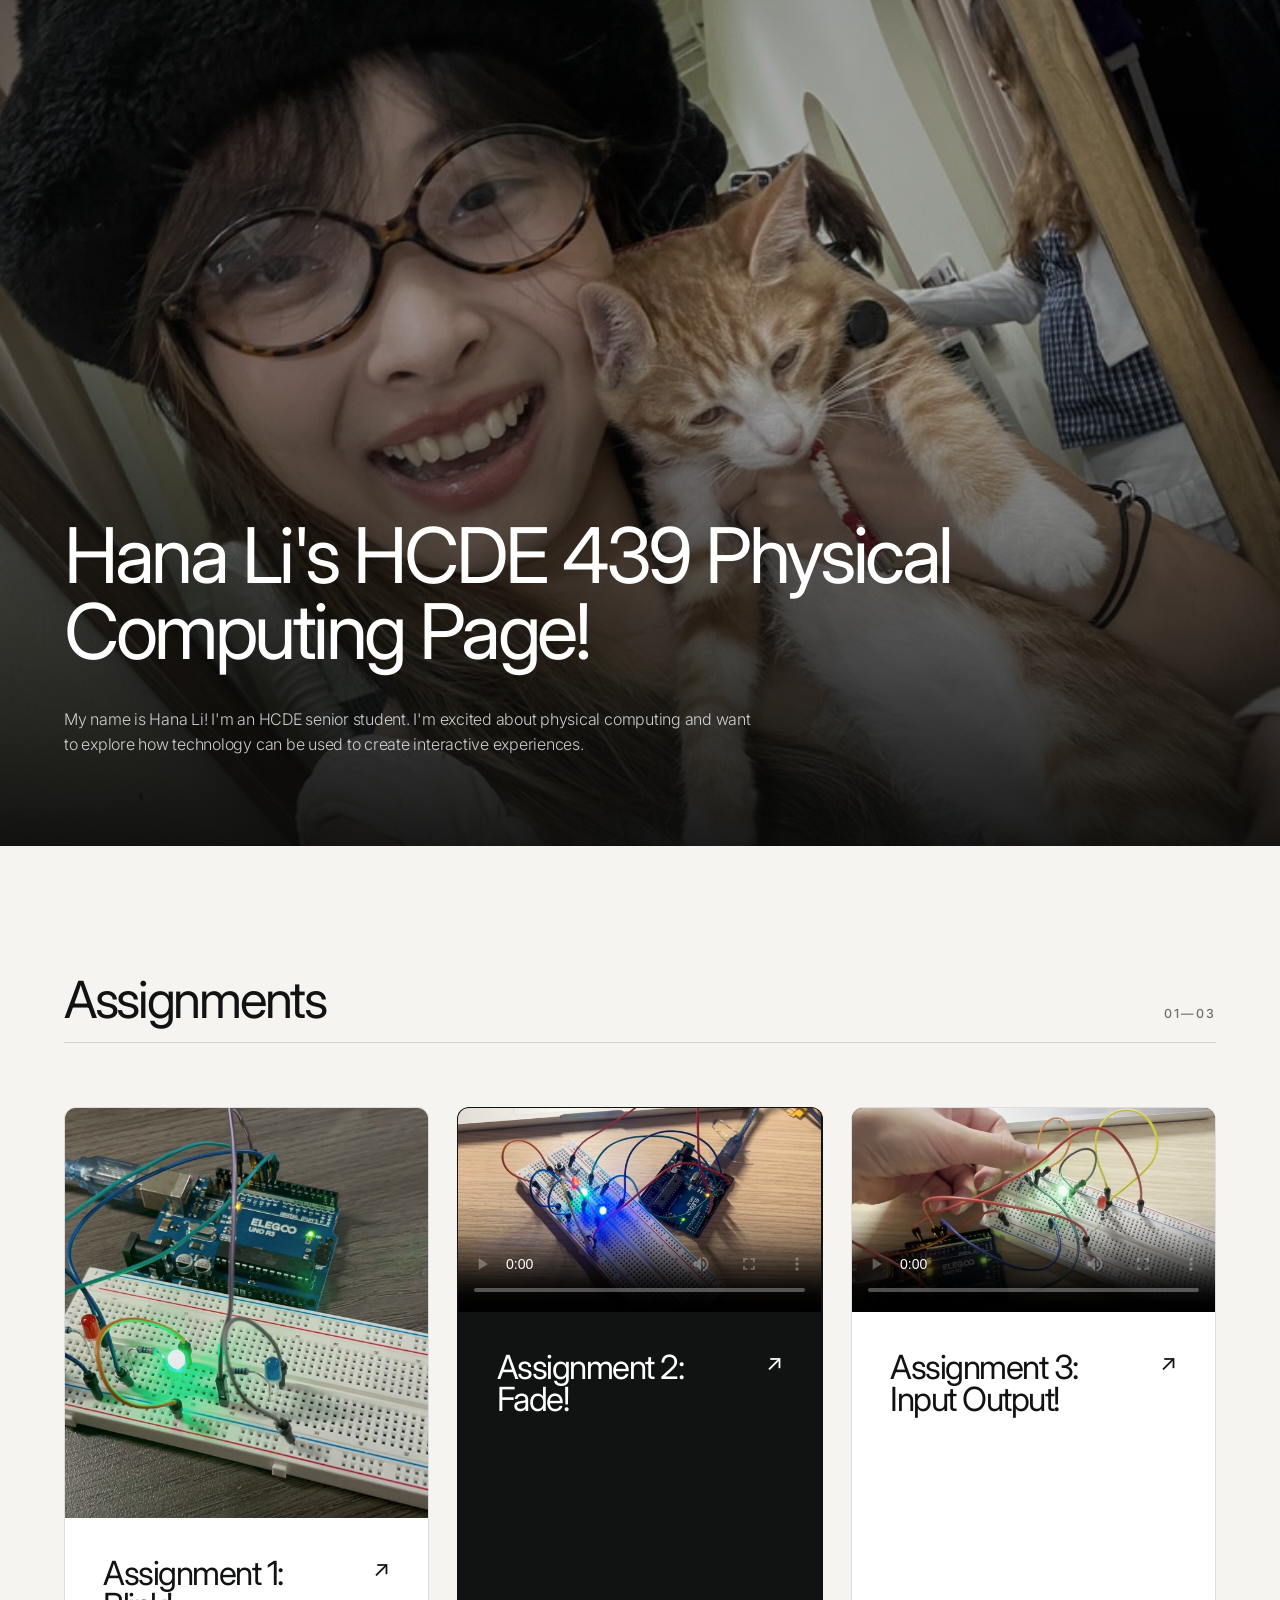
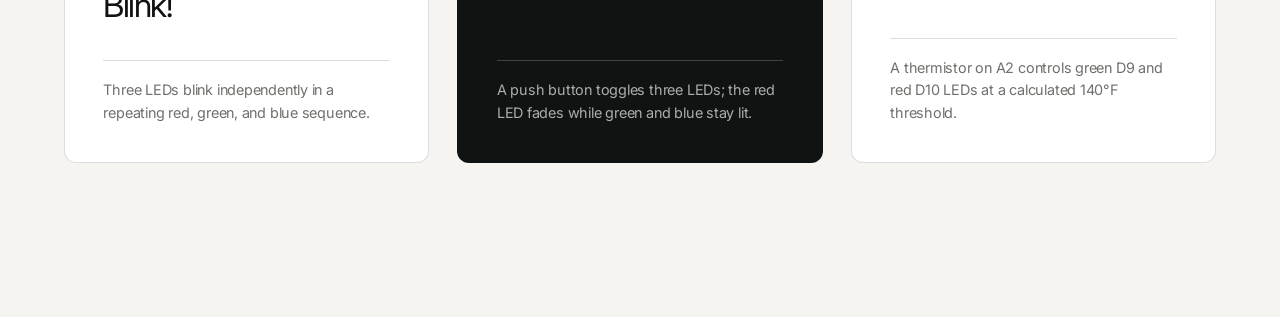
==== commit 1cc55481: "1" ====
--- a/docs/index.html
+++ b/docs/index.html
@@ -59,16 +59,19 @@
           </article>
 
           <article class="assignment assignment--wide">
+            <div class="assignment__media assignment__media--video">
+              <video controls playsinline preload="metadata" poster="assets/a3-poster.jpg" aria-label="Assignment 3 sensor-controlled green and red LED demonstration">
+                <source src="assets/a3-demo.mp4" type="video/mp4" />
+                Your browser does not support video playback. <a href="assets/a3-demo.mp4">Download the demonstration video</a>.
+              </video>
+            </div>
             <a href="a3.html">
-              <div class="assignment__media">
-                <img src="red-panda.jpg" alt="Red panda" />
-              </div>
               <div class="assignment__title">
-                <h2>Assignment 3: Pulse!</h2>
+                <h2>Assignment 3: Input Output!</h2>
                 <span aria-hidden="true">↗</span>
               </div>
             </a>
-            <p>Assignment 2 was a panda!</p>
+            <p>A thermistor on A2 controls green D9 and red D10 LEDs at a calculated 140°F threshold.</p>
           </article>
         </div>
       </section>
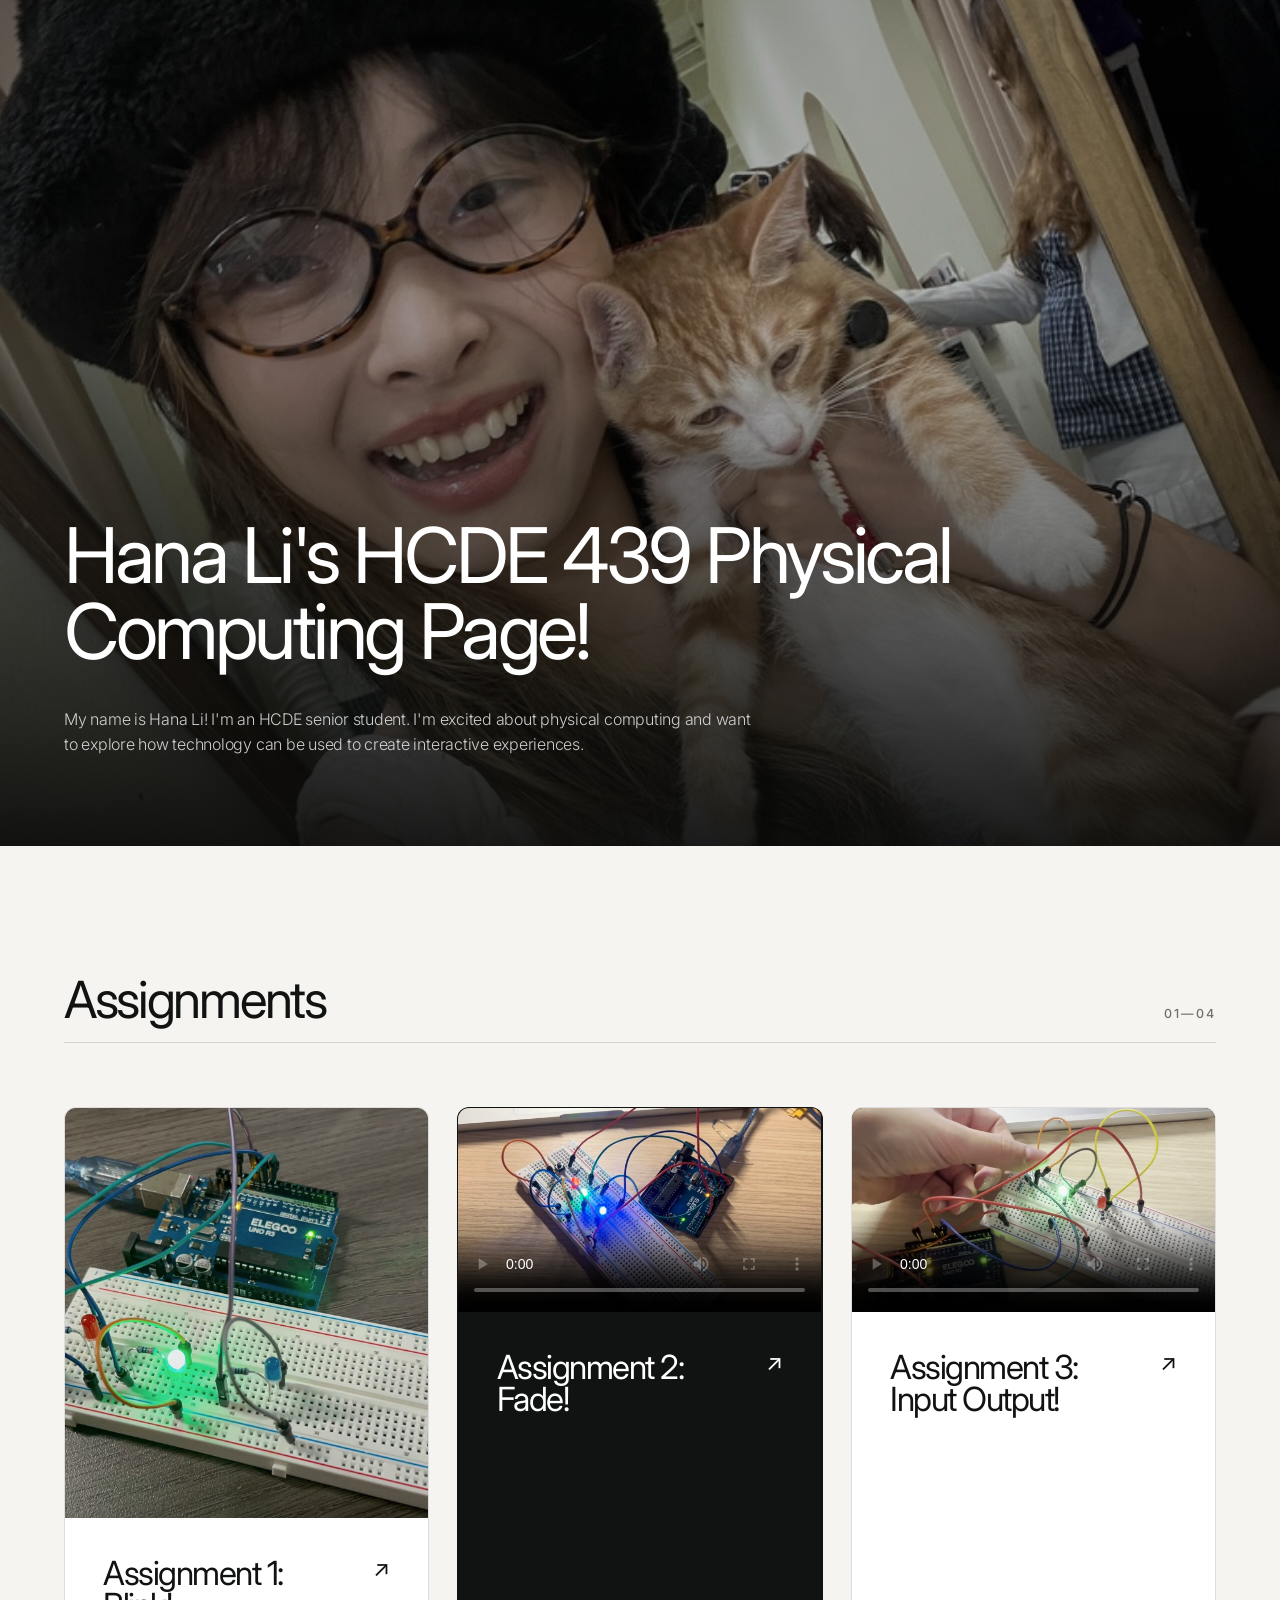
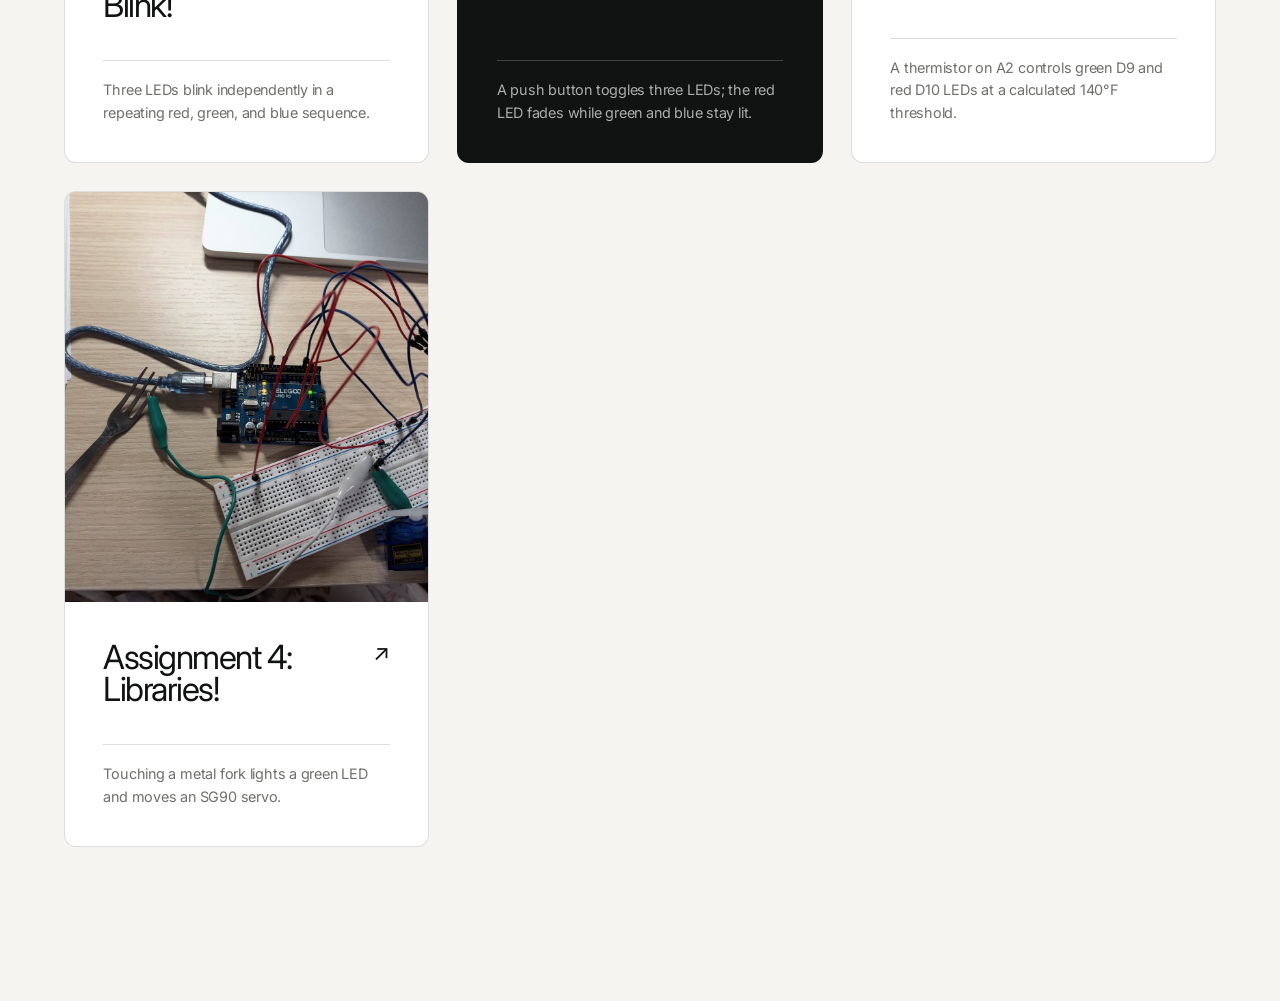
==== commit 2ec689b6: "1" ====
--- a/docs/index.html
+++ b/docs/index.html
@@ -25,7 +25,7 @@
       <section class="assignments" aria-labelledby="assignments-title">
         <div class="section-heading">
           <h2 id="assignments-title">Assignments</h2>
-          <span aria-hidden="true">01—03</span>
+          <span aria-hidden="true">01—04</span>
         </div>
 
         <div class="grid">
@@ -73,6 +73,19 @@
             </a>
             <p>A thermistor on A2 controls green D9 and red D10 LEDs at a calculated 140°F threshold.</p>
           </article>
+
+          <article class="assignment">
+            <a href="a4.html">
+              <div class="assignment__media">
+                <img src="assets/a4-circuit.jpg" alt="Metal fork touch sensor, green LED, and micro servo connected to an Arduino Uno" loading="lazy" />
+              </div>
+              <div class="assignment__title">
+                <h2>Assignment 4: Libraries!</h2>
+                <span aria-hidden="true">↗</span>
+              </div>
+            </a>
+            <p>Touching a metal fork lights a green LED and moves an SG90 servo.</p>
+          </article>
         </div>
       </section>
     </main>
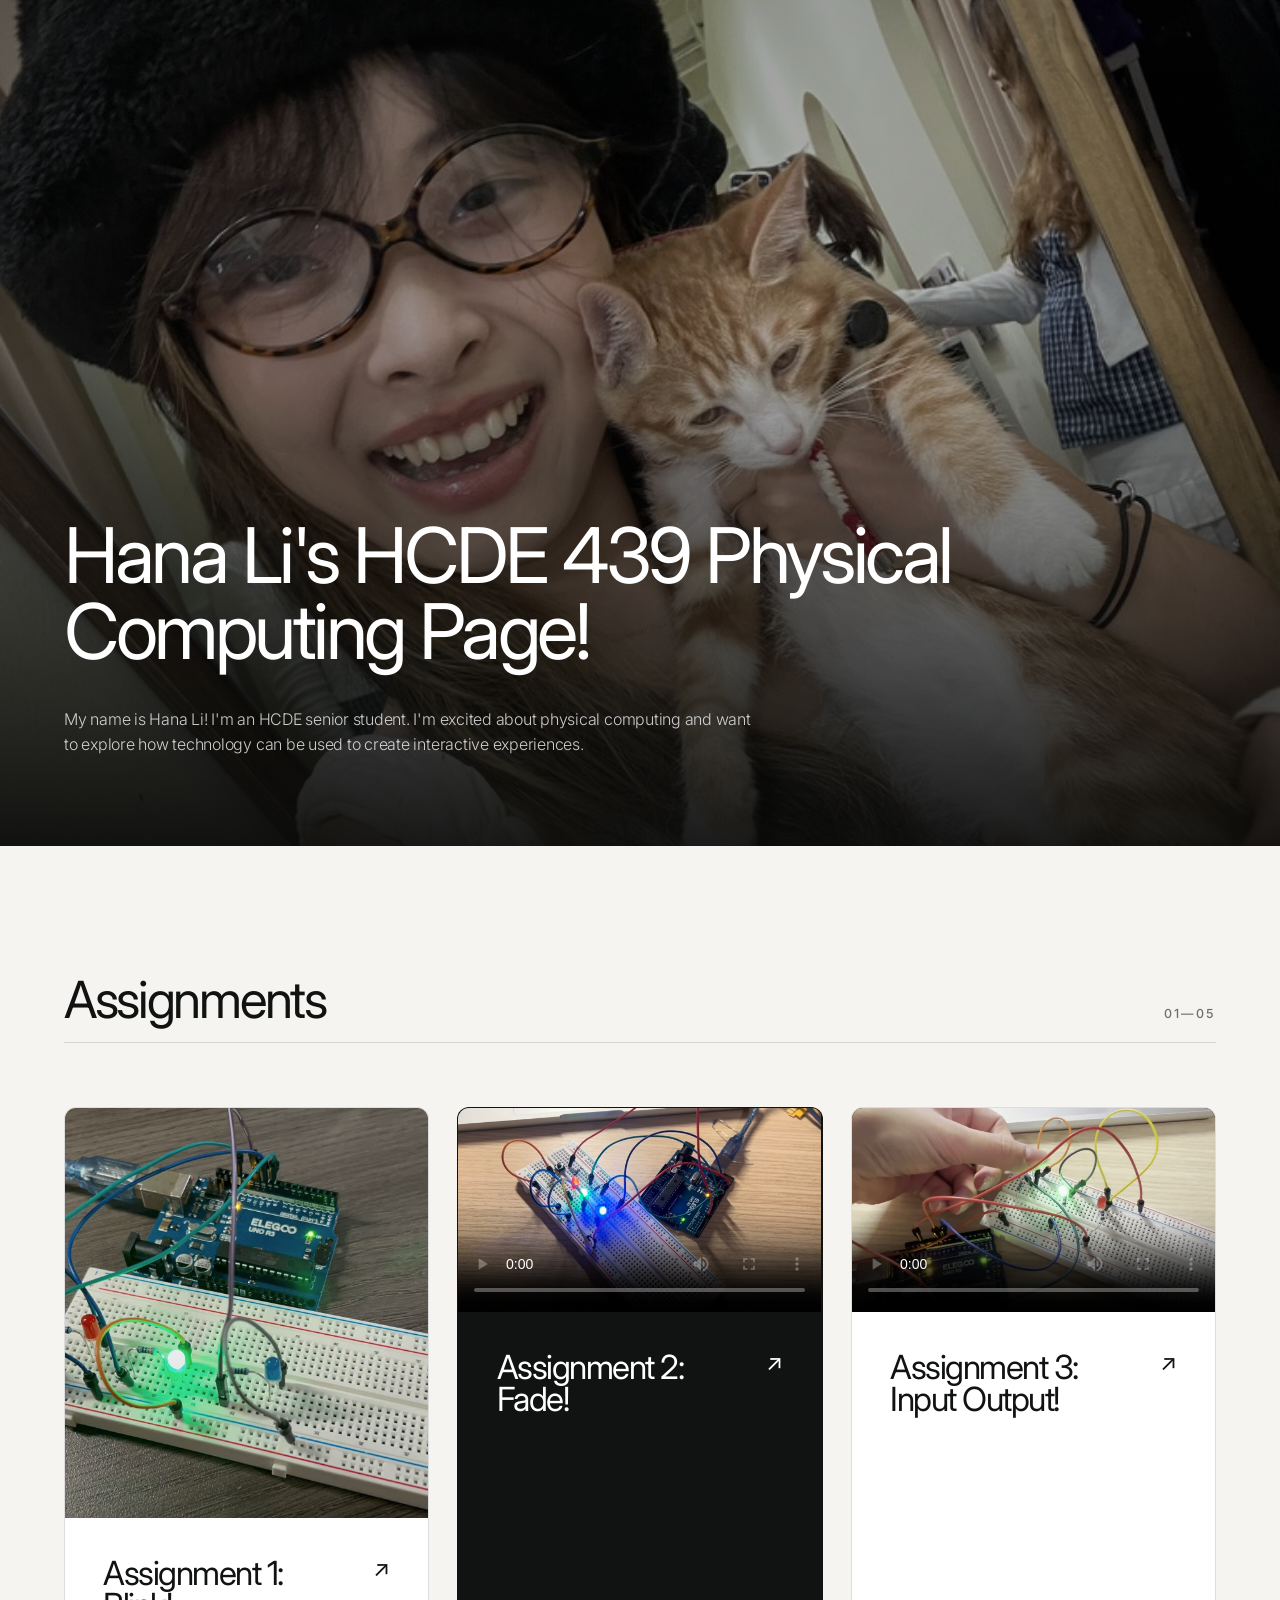
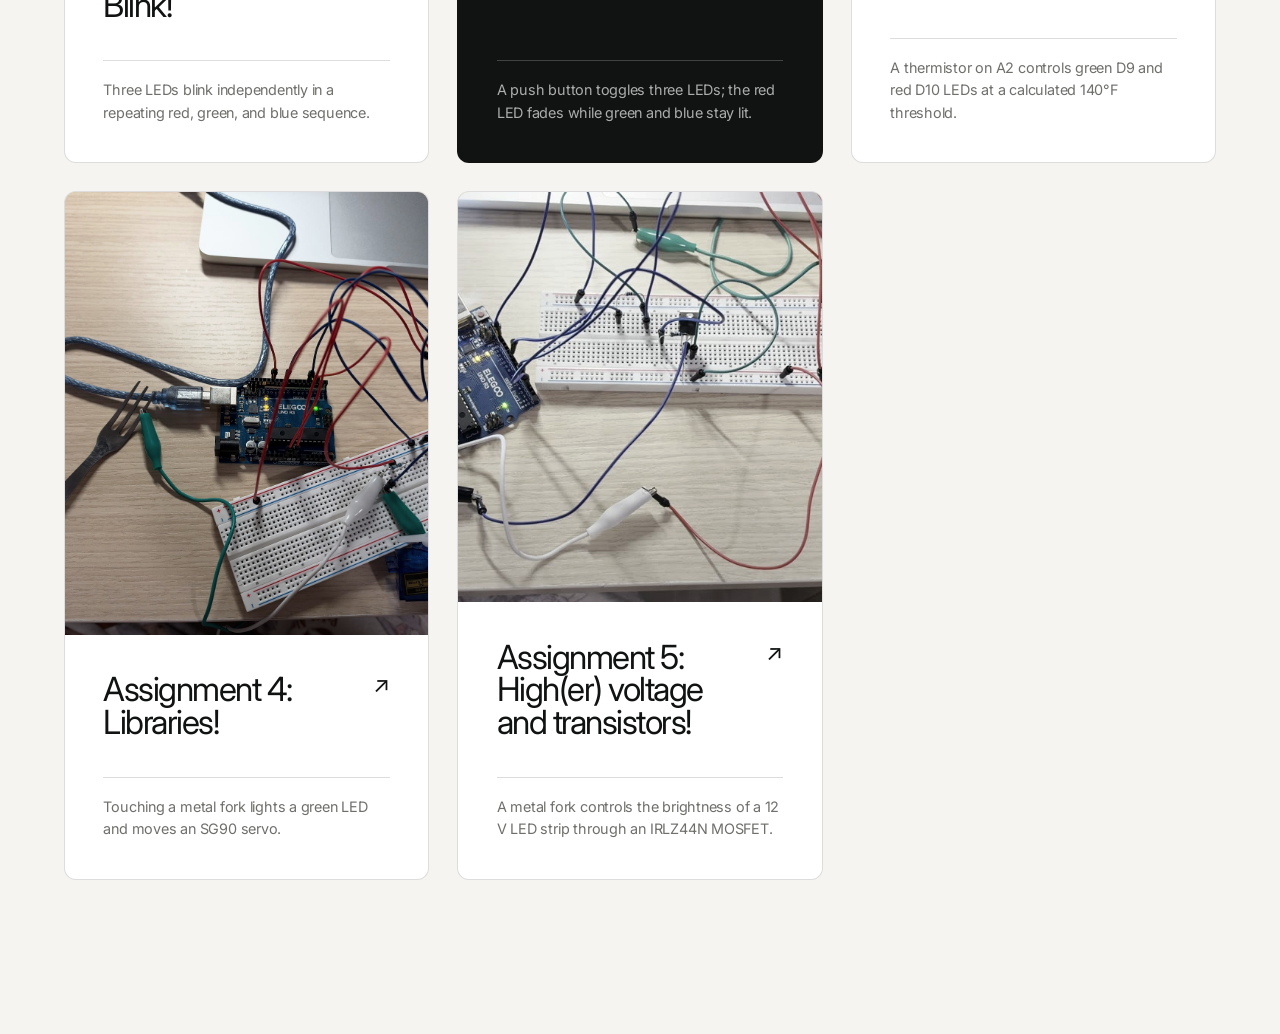
==== commit 138bc162: "1" ====
--- a/docs/index.html
+++ b/docs/index.html
@@ -25,7 +25,7 @@
       <section class="assignments" aria-labelledby="assignments-title">
         <div class="section-heading">
           <h2 id="assignments-title">Assignments</h2>
-          <span aria-hidden="true">01—04</span>
+          <span aria-hidden="true">01—05</span>
         </div>
 
         <div class="grid">
@@ -86,6 +86,18 @@
             </a>
             <p>Touching a metal fork lights a green LED and moves an SG90 servo.</p>
           </article>
+          <article class="assignment assignment--wide">
+            <a href="assignment5.html">
+              <div class="assignment__media">
+                <img src="assets/a5-poster.jpg" alt="A hand touching the metal fork to brighten the LED strip" loading="lazy" />
+              </div>
+              <div class="assignment__title">
+                <h2>Assignment 5: High(er) voltage and transistors!</h2>
+                <span aria-hidden="true">↗</span>
+              </div>
+            </a>
+            <p>A metal fork controls the brightness of a 12 V LED strip through an IRLZ44N MOSFET.</p>
+          </article>
         </div>
       </section>
     </main>
